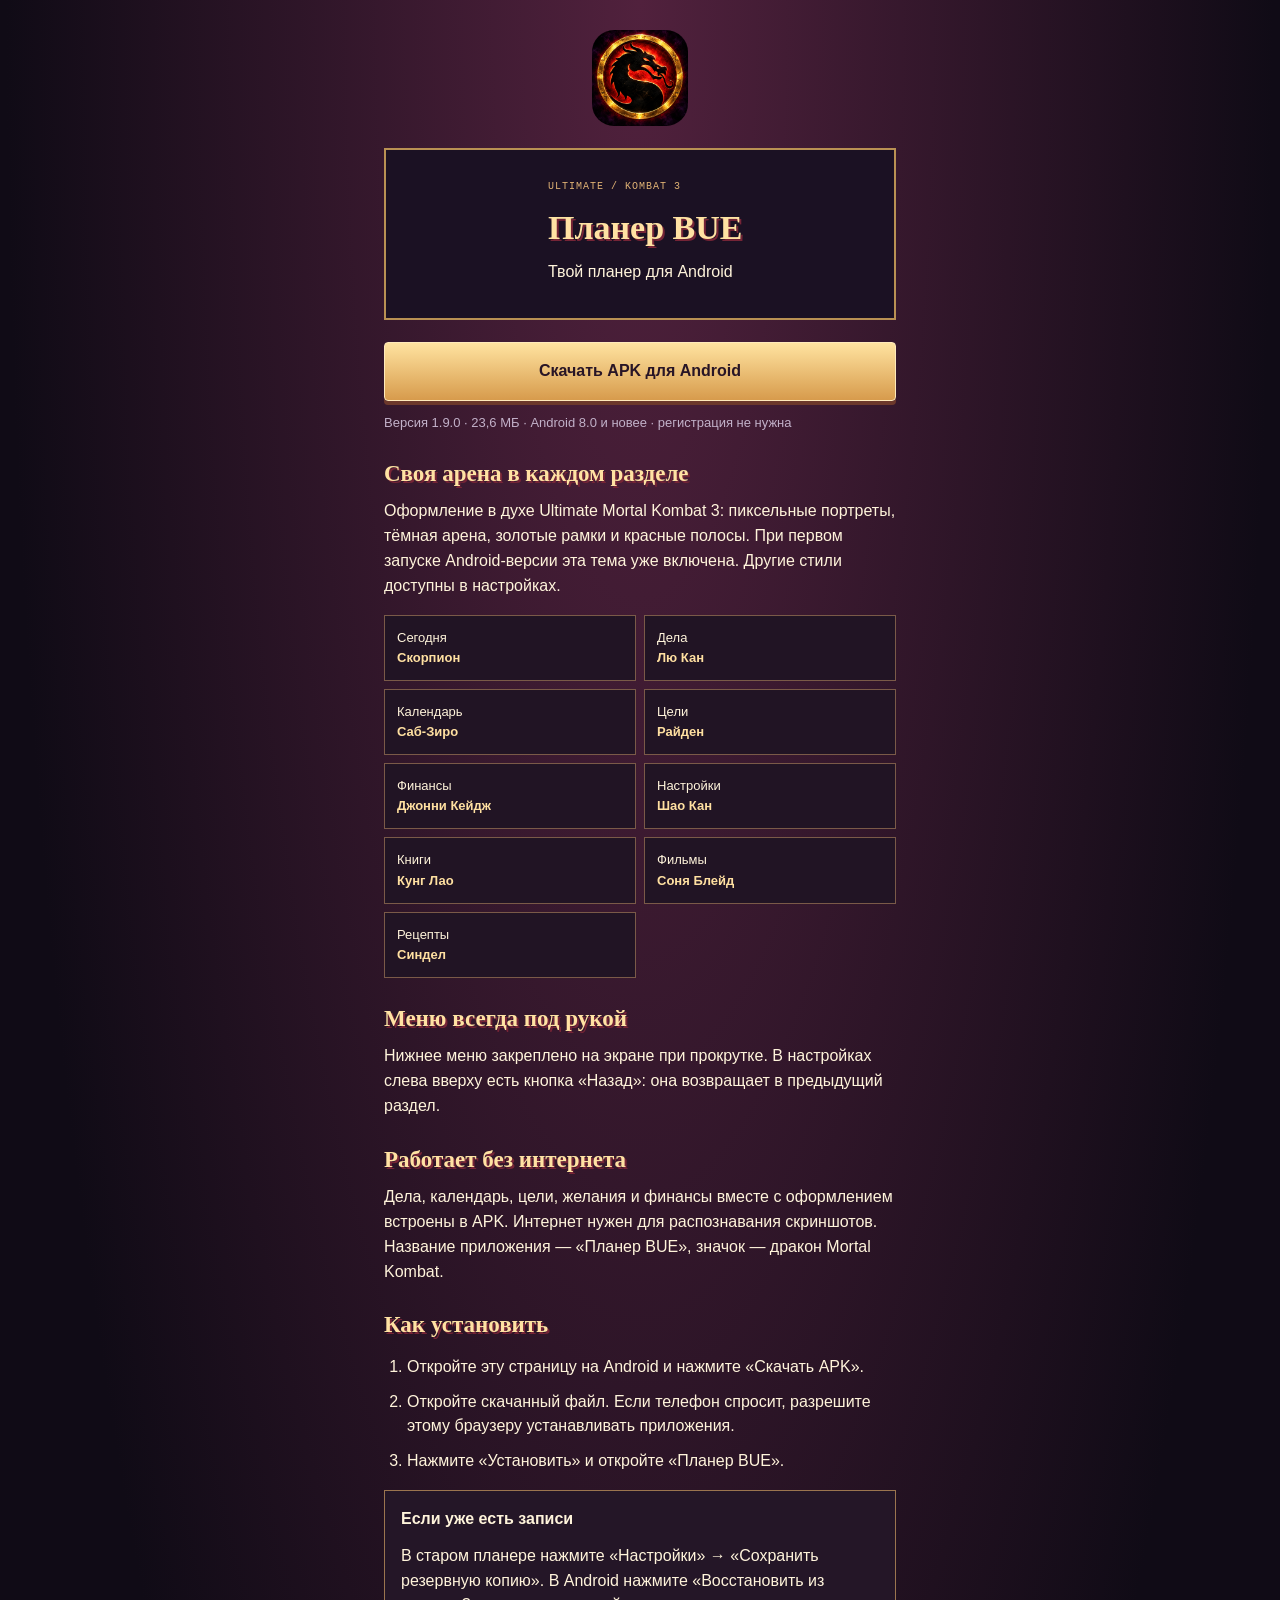
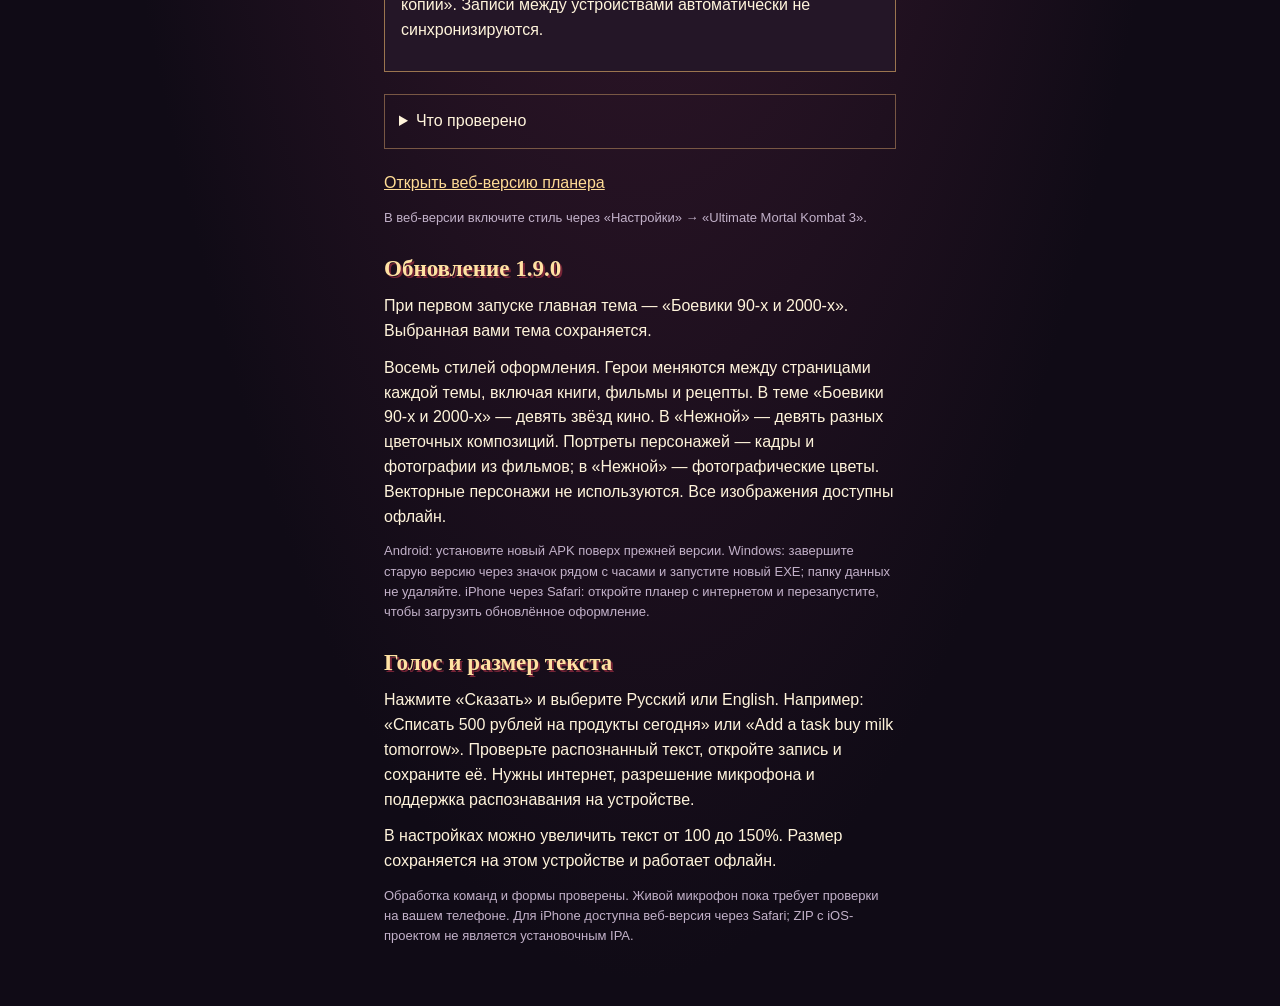
==== site/android/index.html @ 345de558 "Import planner 1.9.0: voice input and text size" ====
<!doctype html>
<html lang="ru"><head>
<base href="../"><meta charset="utf-8"><meta name="viewport" content="width=device-width,initial-scale=1"><title>Планер BUE для Android</title>
<style>
:root{color-scheme:dark}*{box-sizing:border-box}body{margin:0;background:radial-gradient(ellipse at top,#51213d,#100b16 70%);color:#fff4db;font:16px/1.55 -apple-system,BlinkMacSystemFont,"Segoe UI",sans-serif}main{max-width:560px;margin:auto;padding:30px 24px 48px}h1,h2{font-family:Georgia,serif;line-height:1.15;color:#ffe2a3;text-shadow:2px 2px #752436}h1{font-size:34px;margin:12px 0}h2{font-size:23px;margin:28px 0 12px}p{margin:12px 0}.hero{display:flex;gap:16px;align-items:center;padding:20px 18px;border:2px solid #b99153;background:#1b1123}.portrait{width:128px;height:128px;flex:0 0 128px;background-image:url('/assets/mk3-fighters-v12.png');background-size:400% 300%;background-position:0 0;image-rendering:pixelated}.kicker{font:10px/1.5 monospace;letter-spacing:1px;color:#e1b375}.button{display:block;padding:16px;margin:22px 0 8px;text-align:center;font-weight:700;background:linear-gradient(#ffe3a0,#d79b4c);color:#281526;border:1px solid #ffeabb;border-radius:4px;text-decoration:none;box-shadow:0 4px 0 #6c382b}.small{color:#c2b1c9;font-size:13px}.note{padding:16px;border:1px solid #9b754f;background:#241627}a{color:#ffdc95}ol{padding-left:23px}li{margin:10px 0}.fighters{display:grid;grid-template-columns:1fr 1fr;gap:8px;margin:16px 0}.fighters div{padding:12px;border:1px solid #7a5a48;background:#211424;font-size:13px}.fighters strong{display:block;color:#ffe0a1}details{margin:22px 0;padding:14px;border:1px solid #785744}.preview{width:100%;height:auto;display:block;margin-top:16px}@media(max-width:360px){main{padding:24px 16px}.hero{padding:14px;gap:12px}.portrait{width:108px;height:108px;flex-basis:108px}h1{font-size:29px}.fighters{grid-template-columns:1fr}}
</style></head><body><main>
<img src="assets/bue-mk-icon-v13.png" alt="Главная иконка Планера BUE: дракон Mortal Kombat в золотом круге" style="display:block;width:96px;height:96px;margin:0 auto 22px;border-radius:22px"><div class="hero"><div class="portrait" role="img" aria-label="Скорпион в ретро-стиле Mortal Kombat"></div><div><span class="kicker">ULTIMATE / KOMBAT 3</span><h1>Планер BUE</h1><p>Твой планер для Android</p></div></div>
<a class="button" href="downloads/planer-bue-voice-v20.apk" download="planer-bue-voice-v20.apk">Скачать APK для Android</a>
<p class="small">Версия 1.9.0 · 23,6 МБ · Android 8.0 и новее · регистрация не нужна</p>
<h2>Своя арена в каждом разделе</h2>
<p>Оформление в духе Ultimate Mortal Kombat 3: пиксельные портреты, тёмная арена, золотые рамки и красные полосы. При первом запуске Android-версии эта тема уже включена. Другие стили доступны в настройках.</p>
<div class="fighters"><div>Сегодня<strong>Скорпион</strong></div><div>Дела<strong>Лю Кан</strong></div><div>Календарь<strong>Саб-Зиро</strong></div><div>Цели<strong>Райден</strong></div><div>Финансы<strong>Джонни Кейдж</strong></div><div>Настройки<strong>Шао Кан</strong></div><div>Книги<strong>Кунг Лао</strong></div><div>Фильмы<strong>Соня Блейд</strong></div><div>Рецепты<strong>Синдел</strong></div></div>
<h2>Меню всегда под рукой</h2><p>Нижнее меню закреплено на экране при прокрутке. В настройках слева вверху есть кнопка «Назад»: она возвращает в предыдущий раздел.</p><h2>Работает без интернета</h2>
<p>Дела, календарь, цели, желания и финансы вместе с оформлением встроены в APK. Интернет нужен для распознавания скриншотов. Название приложения — «Планер BUE», значок — дракон Mortal Kombat.</p>
<h2>Как установить</h2>
<ol><li>Откройте эту страницу на Android и нажмите «Скачать APK».</li><li>Откройте скачанный файл. Если телефон спросит, разрешите этому браузеру устанавливать приложения.</li><li>Нажмите «Установить» и откройте «Планер BUE».</li></ol>
<div class="note"><strong>Если уже есть записи</strong><p>В старом планере нажмите «Настройки» → «Сохранить резервную копию». В Android нажмите «Восстановить из копии». Записи между устройствами автоматически не синхронизируются.</p></div>
<details><summary>Что проверено</summary><p class="small">APK собран, подписан и проверен средствами Android. Проверены состав пакета, встроенные картинки, переключение тем, офлайн-страницы и формат резервных копий. На настоящем Android-телефоне приложение пока не запускалось; системные окна выбора файлов проверяются на устройстве.</p><p class="small">Виджеты и системные будильники в эту Android-версию не добавлены.</p></details>
<p><a href="aperolka/">Открыть веб-версию планера</a></p>
<p class="small">В веб-версии включите стиль через «Настройки» → «Ultimate Mortal Kombat 3».</p>
<section><h2>Обновление 1.9.0</h2><p>При первом запуске главная тема — «Боевики 90-х и 2000-х». Выбранная вами тема сохраняется.</p><p>Восемь стилей оформления. Герои меняются между страницами каждой темы, включая книги, фильмы и рецепты. В теме «Боевики 90-х и 2000-х» — девять звёзд кино. В «Нежной» — девять разных цветочных композиций. Портреты персонажей — кадры и фотографии из фильмов; в «Нежной» — фотографические цветы. Векторные персонажи не используются. Все изображения доступны офлайн.</p><p class="small">Android: установите новый APK поверх прежней версии. Windows: завершите старую версию через значок рядом с часами и запустите новый EXE; папку данных не удаляйте. iPhone через Safari: откройте планер с интернетом и перезапустите, чтобы загрузить обновлённое оформление.</p></section><section><h2>Голос и размер текста</h2><p>Нажмите «Сказать» и выберите Русский или English. Например: «Списать 500 рублей на продукты сегодня» или «Add a task buy milk tomorrow». Проверьте распознанный текст, откройте запись и сохраните её. Нужны интернет, разрешение микрофона и поддержка распознавания на устройстве.</p><p>В настройках можно увеличить текст от 100 до 150%. Размер сохраняется на этом устройстве и работает офлайн.</p><p class="small">Обработка команд и формы проверены. Живой микрофон пока требует проверки на вашем телефоне. Для iPhone доступна веб-версия через Safari; ZIP с iOS-проектом не является установочным IPA.</p></section></main></body></html>
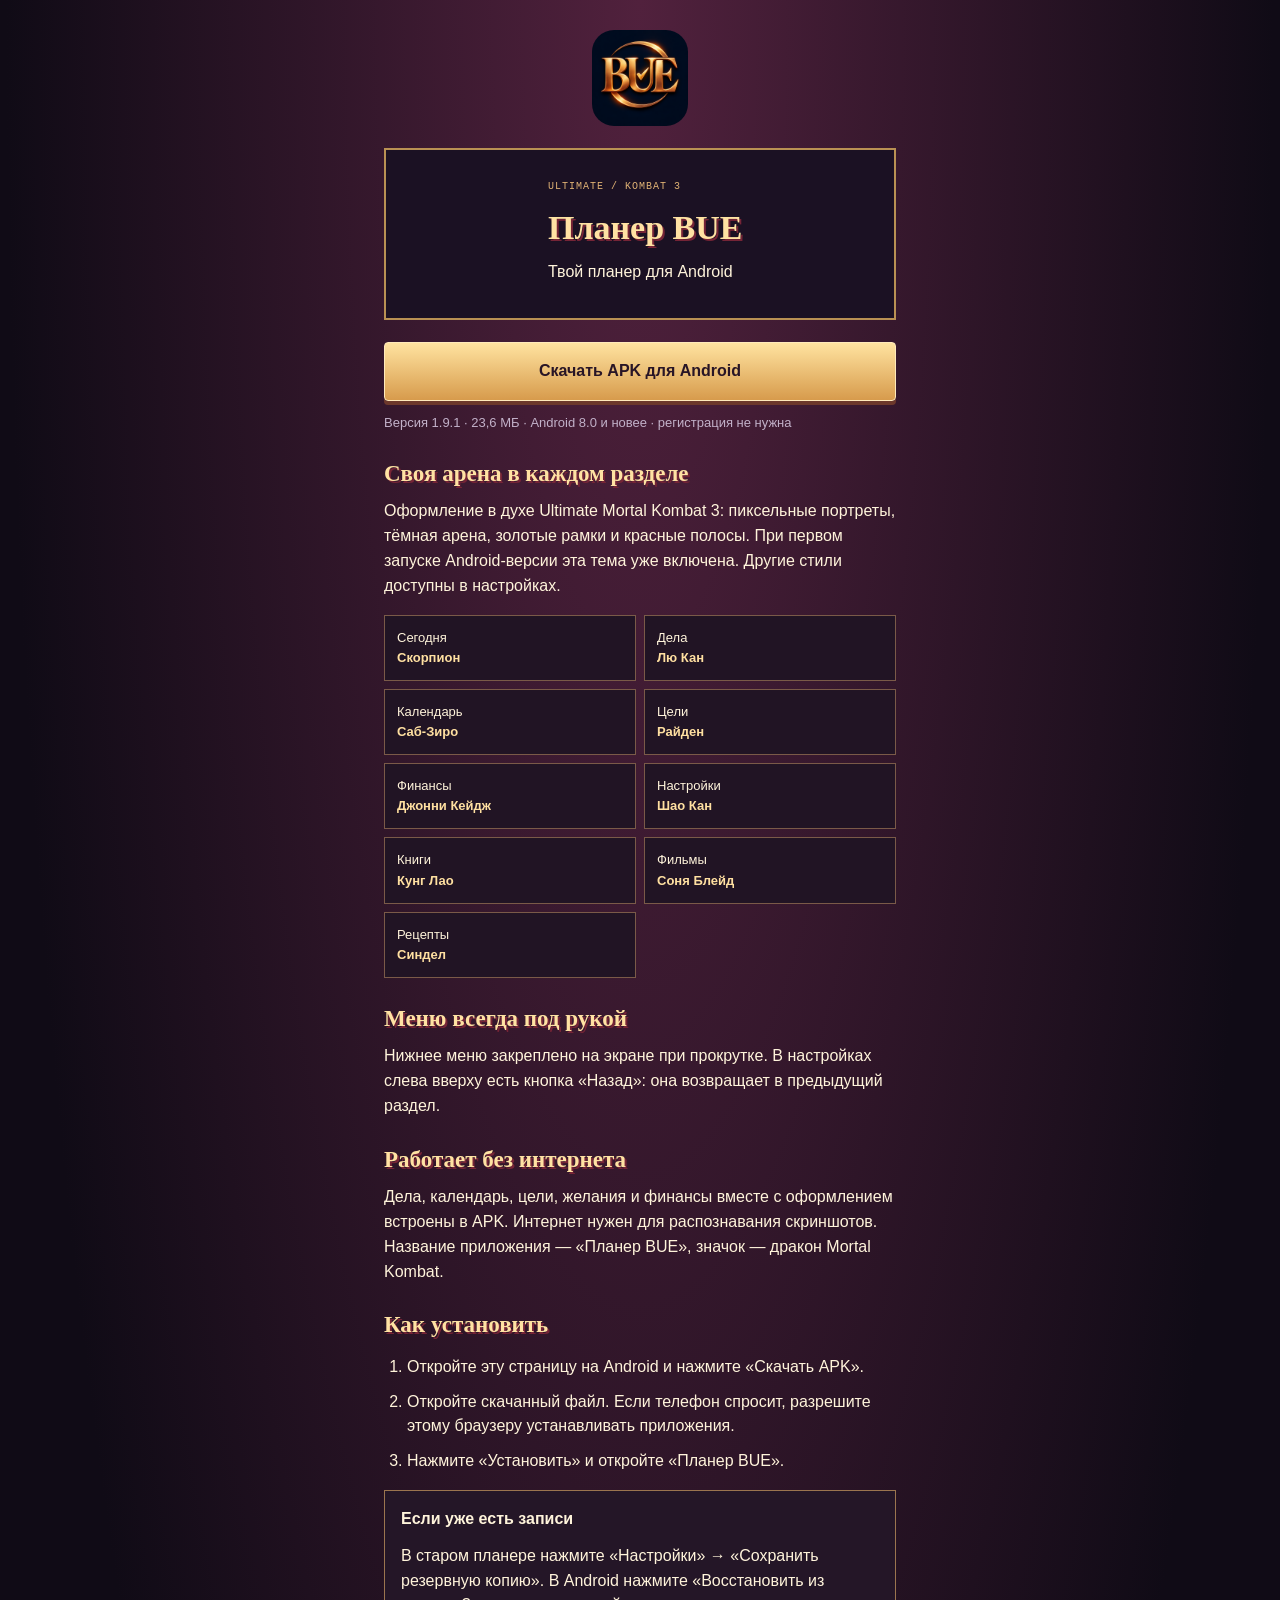
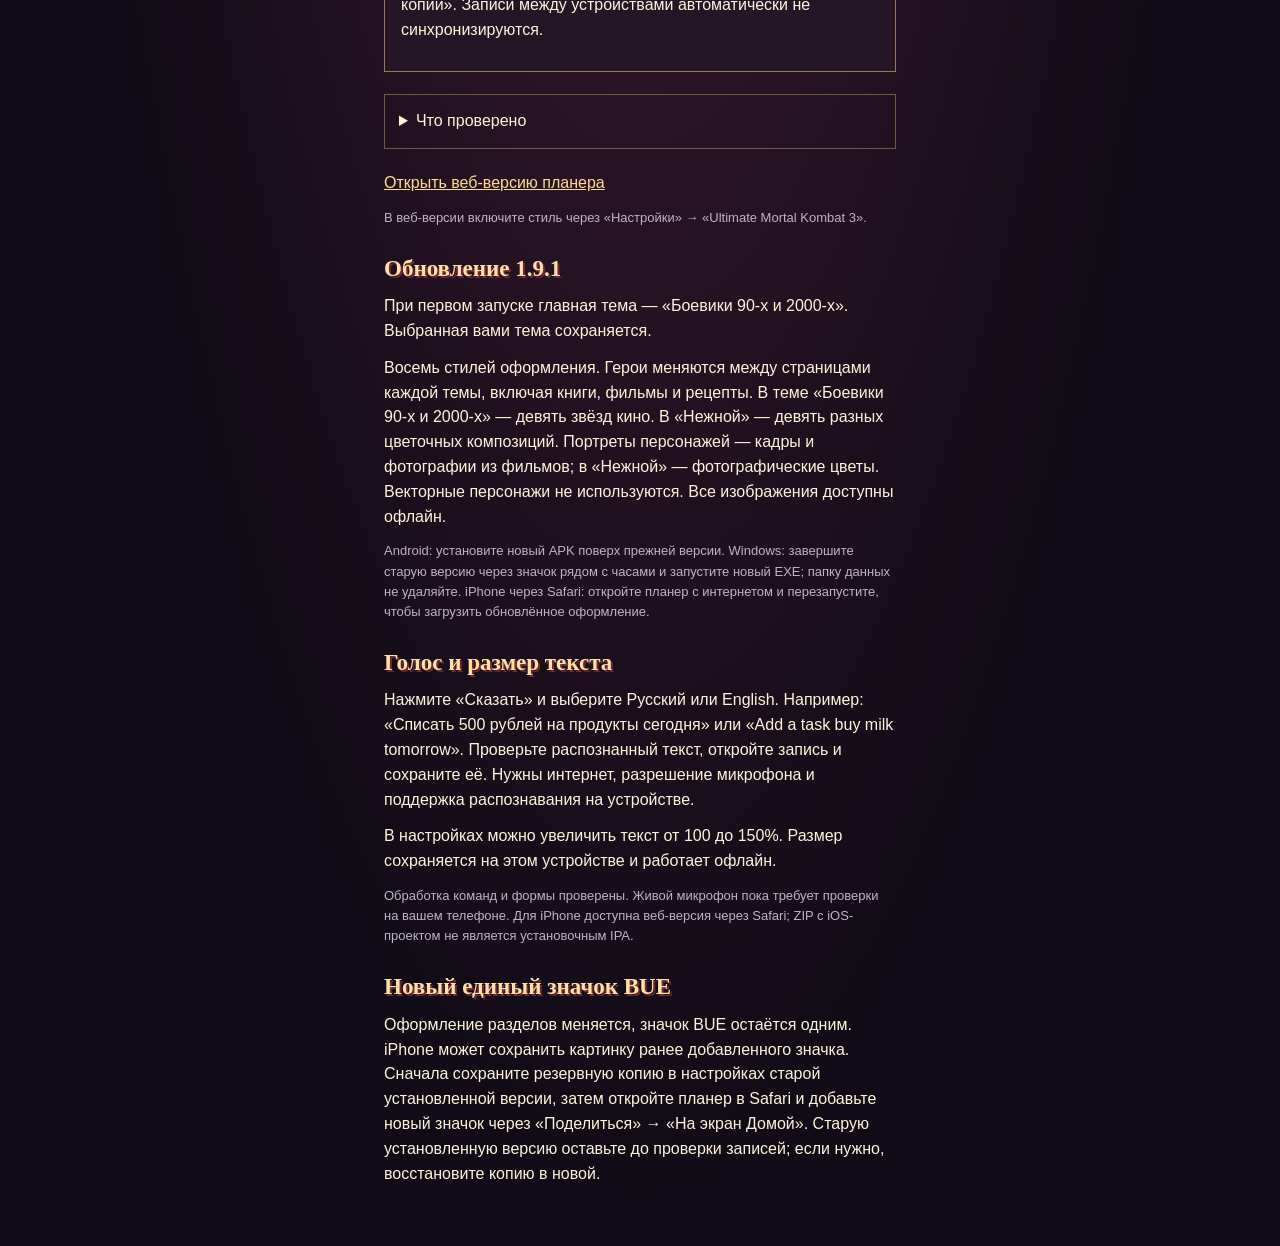
==== commit a5c8265c: "Fix stuck speech sessions and unify BUE app icons" ====
--- a/site/android/index.html
+++ b/site/android/index.html
@@ -1,21 +1,21 @@
-<!doctype html>
-<html lang="ru"><head>
-<base href="../"><meta charset="utf-8"><meta name="viewport" content="width=device-width,initial-scale=1"><title>Планер BUE для Android</title>
-<style>
-:root{color-scheme:dark}*{box-sizing:border-box}body{margin:0;background:radial-gradient(ellipse at top,#51213d,#100b16 70%);color:#fff4db;font:16px/1.55 -apple-system,BlinkMacSystemFont,"Segoe UI",sans-serif}main{max-width:560px;margin:auto;padding:30px 24px 48px}h1,h2{font-family:Georgia,serif;line-height:1.15;color:#ffe2a3;text-shadow:2px 2px #752436}h1{font-size:34px;margin:12px 0}h2{font-size:23px;margin:28px 0 12px}p{margin:12px 0}.hero{display:flex;gap:16px;align-items:center;padding:20px 18px;border:2px solid #b99153;background:#1b1123}.portrait{width:128px;height:128px;flex:0 0 128px;background-image:url('/assets/mk3-fighters-v12.png');background-size:400% 300%;background-position:0 0;image-rendering:pixelated}.kicker{font:10px/1.5 monospace;letter-spacing:1px;color:#e1b375}.button{display:block;padding:16px;margin:22px 0 8px;text-align:center;font-weight:700;background:linear-gradient(#ffe3a0,#d79b4c);color:#281526;border:1px solid #ffeabb;border-radius:4px;text-decoration:none;box-shadow:0 4px 0 #6c382b}.small{color:#c2b1c9;font-size:13px}.note{padding:16px;border:1px solid #9b754f;background:#241627}a{color:#ffdc95}ol{padding-left:23px}li{margin:10px 0}.fighters{display:grid;grid-template-columns:1fr 1fr;gap:8px;margin:16px 0}.fighters div{padding:12px;border:1px solid #7a5a48;background:#211424;font-size:13px}.fighters strong{display:block;color:#ffe0a1}details{margin:22px 0;padding:14px;border:1px solid #785744}.preview{width:100%;height:auto;display:block;margin-top:16px}@media(max-width:360px){main{padding:24px 16px}.hero{padding:14px;gap:12px}.portrait{width:108px;height:108px;flex-basis:108px}h1{font-size:29px}.fighters{grid-template-columns:1fr}}
-</style></head><body><main>
-<img src="assets/bue-mk-icon-v13.png" alt="Главная иконка Планера BUE: дракон Mortal Kombat в золотом круге" style="display:block;width:96px;height:96px;margin:0 auto 22px;border-radius:22px"><div class="hero"><div class="portrait" role="img" aria-label="Скорпион в ретро-стиле Mortal Kombat"></div><div><span class="kicker">ULTIMATE / KOMBAT 3</span><h1>Планер BUE</h1><p>Твой планер для Android</p></div></div>
-<a class="button" href="downloads/planer-bue-voice-v20.apk" download="planer-bue-voice-v20.apk">Скачать APK для Android</a>
-<p class="small">Версия 1.9.0 · 23,6 МБ · Android 8.0 и новее · регистрация не нужна</p>
-<h2>Своя арена в каждом разделе</h2>
-<p>Оформление в духе Ultimate Mortal Kombat 3: пиксельные портреты, тёмная арена, золотые рамки и красные полосы. При первом запуске Android-версии эта тема уже включена. Другие стили доступны в настройках.</p>
-<div class="fighters"><div>Сегодня<strong>Скорпион</strong></div><div>Дела<strong>Лю Кан</strong></div><div>Календарь<strong>Саб-Зиро</strong></div><div>Цели<strong>Райден</strong></div><div>Финансы<strong>Джонни Кейдж</strong></div><div>Настройки<strong>Шао Кан</strong></div><div>Книги<strong>Кунг Лао</strong></div><div>Фильмы<strong>Соня Блейд</strong></div><div>Рецепты<strong>Синдел</strong></div></div>
-<h2>Меню всегда под рукой</h2><p>Нижнее меню закреплено на экране при прокрутке. В настройках слева вверху есть кнопка «Назад»: она возвращает в предыдущий раздел.</p><h2>Работает без интернета</h2>
-<p>Дела, календарь, цели, желания и финансы вместе с оформлением встроены в APK. Интернет нужен для распознавания скриншотов. Название приложения — «Планер BUE», значок — дракон Mortal Kombat.</p>
-<h2>Как установить</h2>
-<ol><li>Откройте эту страницу на Android и нажмите «Скачать APK».</li><li>Откройте скачанный файл. Если телефон спросит, разрешите этому браузеру устанавливать приложения.</li><li>Нажмите «Установить» и откройте «Планер BUE».</li></ol>
-<div class="note"><strong>Если уже есть записи</strong><p>В старом планере нажмите «Настройки» → «Сохранить резервную копию». В Android нажмите «Восстановить из копии». Записи между устройствами автоматически не синхронизируются.</p></div>
-<details><summary>Что проверено</summary><p class="small">APK собран, подписан и проверен средствами Android. Проверены состав пакета, встроенные картинки, переключение тем, офлайн-страницы и формат резервных копий. На настоящем Android-телефоне приложение пока не запускалось; системные окна выбора файлов проверяются на устройстве.</p><p class="small">Виджеты и системные будильники в эту Android-версию не добавлены.</p></details>
-<p><a href="aperolka/">Открыть веб-версию планера</a></p>
-<p class="small">В веб-версии включите стиль через «Настройки» → «Ultimate Mortal Kombat 3».</p>
-<section><h2>Обновление 1.9.0</h2><p>При первом запуске главная тема — «Боевики 90-х и 2000-х». Выбранная вами тема сохраняется.</p><p>Восемь стилей оформления. Герои меняются между страницами каждой темы, включая книги, фильмы и рецепты. В теме «Боевики 90-х и 2000-х» — девять звёзд кино. В «Нежной» — девять разных цветочных композиций. Портреты персонажей — кадры и фотографии из фильмов; в «Нежной» — фотографические цветы. Векторные персонажи не используются. Все изображения доступны офлайн.</p><p class="small">Android: установите новый APK поверх прежней версии. Windows: завершите старую версию через значок рядом с часами и запустите новый EXE; папку данных не удаляйте. iPhone через Safari: откройте планер с интернетом и перезапустите, чтобы загрузить обновлённое оформление.</p></section><section><h2>Голос и размер текста</h2><p>Нажмите «Сказать» и выберите Русский или English. Например: «Списать 500 рублей на продукты сегодня» или «Add a task buy milk tomorrow». Проверьте распознанный текст, откройте запись и сохраните её. Нужны интернет, разрешение микрофона и поддержка распознавания на устройстве.</p><p>В настройках можно увеличить текст от 100 до 150%. Размер сохраняется на этом устройстве и работает офлайн.</p><p class="small">Обработка команд и формы проверены. Живой микрофон пока требует проверки на вашем телефоне. Для iPhone доступна веб-версия через Safari; ZIP с iOS-проектом не является установочным IPA.</p></section></main></body></html>
+<!doctype html>
+<html lang="ru"><head>
+<base href="../"><meta charset="utf-8"><meta name="viewport" content="width=device-width,initial-scale=1"><title>Планер BUE для Android</title>
+<style>
+:root{color-scheme:dark}*{box-sizing:border-box}body{margin:0;background:radial-gradient(ellipse at top,#51213d,#100b16 70%);color:#fff4db;font:16px/1.55 -apple-system,BlinkMacSystemFont,"Segoe UI",sans-serif}main{max-width:560px;margin:auto;padding:30px 24px 48px}h1,h2{font-family:Georgia,serif;line-height:1.15;color:#ffe2a3;text-shadow:2px 2px #752436}h1{font-size:34px;margin:12px 0}h2{font-size:23px;margin:28px 0 12px}p{margin:12px 0}.hero{display:flex;gap:16px;align-items:center;padding:20px 18px;border:2px solid #b99153;background:#1b1123}.portrait{width:128px;height:128px;flex:0 0 128px;background-image:url('/assets/mk3-fighters-v12.png');background-size:400% 300%;background-position:0 0;image-rendering:pixelated}.kicker{font:10px/1.5 monospace;letter-spacing:1px;color:#e1b375}.button{display:block;padding:16px;margin:22px 0 8px;text-align:center;font-weight:700;background:linear-gradient(#ffe3a0,#d79b4c);color:#281526;border:1px solid #ffeabb;border-radius:4px;text-decoration:none;box-shadow:0 4px 0 #6c382b}.small{color:#c2b1c9;font-size:13px}.note{padding:16px;border:1px solid #9b754f;background:#241627}a{color:#ffdc95}ol{padding-left:23px}li{margin:10px 0}.fighters{display:grid;grid-template-columns:1fr 1fr;gap:8px;margin:16px 0}.fighters div{padding:12px;border:1px solid #7a5a48;background:#211424;font-size:13px}.fighters strong{display:block;color:#ffe0a1}details{margin:22px 0;padding:14px;border:1px solid #785744}.preview{width:100%;height:auto;display:block;margin-top:16px}@media(max-width:360px){main{padding:24px 16px}.hero{padding:14px;gap:12px}.portrait{width:108px;height:108px;flex-basis:108px}h1{font-size:29px}.fighters{grid-template-columns:1fr}}
+</style><meta name="apple-mobile-web-app-title" content="Планер BUE"><link rel="manifest" href="bue-v21.webmanifest"><link rel="apple-touch-icon" sizes="180x180" href="assets/bue-icon-180-v21.png"><link rel="icon" type="image/png" href="assets/bue-icon-192-v21.png"></head><body><main>
+<img src="assets/bue-icon-1024-v21.png" alt="Главная иконка Планера BUE: дракон Mortal Kombat в золотом круге" style="display:block;width:96px;height:96px;margin:0 auto 22px;border-radius:22px"><div class="hero"><div class="portrait" role="img" aria-label="Скорпион в ретро-стиле Mortal Kombat"></div><div><span class="kicker">ULTIMATE / KOMBAT 3</span><h1>Планер BUE</h1><p>Твой планер для Android</p></div></div>
+<a class="button" href="downloads/planer-bue-voice-v21.apk" download="planer-bue-voice-v21.apk">Скачать APK для Android</a>
+<p class="small">Версия 1.9.1 · 23,6 МБ · Android 8.0 и новее · регистрация не нужна</p>
+<h2>Своя арена в каждом разделе</h2>
+<p>Оформление в духе Ultimate Mortal Kombat 3: пиксельные портреты, тёмная арена, золотые рамки и красные полосы. При первом запуске Android-версии эта тема уже включена. Другие стили доступны в настройках.</p>
+<div class="fighters"><div>Сегодня<strong>Скорпион</strong></div><div>Дела<strong>Лю Кан</strong></div><div>Календарь<strong>Саб-Зиро</strong></div><div>Цели<strong>Райден</strong></div><div>Финансы<strong>Джонни Кейдж</strong></div><div>Настройки<strong>Шао Кан</strong></div><div>Книги<strong>Кунг Лао</strong></div><div>Фильмы<strong>Соня Блейд</strong></div><div>Рецепты<strong>Синдел</strong></div></div>
+<h2>Меню всегда под рукой</h2><p>Нижнее меню закреплено на экране при прокрутке. В настройках слева вверху есть кнопка «Назад»: она возвращает в предыдущий раздел.</p><h2>Работает без интернета</h2>
+<p>Дела, календарь, цели, желания и финансы вместе с оформлением встроены в APK. Интернет нужен для распознавания скриншотов. Название приложения — «Планер BUE», значок — дракон Mortal Kombat.</p>
+<h2>Как установить</h2>
+<ol><li>Откройте эту страницу на Android и нажмите «Скачать APK».</li><li>Откройте скачанный файл. Если телефон спросит, разрешите этому браузеру устанавливать приложения.</li><li>Нажмите «Установить» и откройте «Планер BUE».</li></ol>
+<div class="note"><strong>Если уже есть записи</strong><p>В старом планере нажмите «Настройки» → «Сохранить резервную копию». В Android нажмите «Восстановить из копии». Записи между устройствами автоматически не синхронизируются.</p></div>
+<details><summary>Что проверено</summary><p class="small">APK собран, подписан и проверен средствами Android. Проверены состав пакета, встроенные картинки, переключение тем, офлайн-страницы и формат резервных копий. На настоящем Android-телефоне приложение пока не запускалось; системные окна выбора файлов проверяются на устройстве.</p><p class="small">Виджеты и системные будильники в эту Android-версию не добавлены.</p></details>
+<p><a href="aperolka/">Открыть веб-версию планера</a></p>
+<p class="small">В веб-версии включите стиль через «Настройки» → «Ultimate Mortal Kombat 3».</p>
+<section><h2>Обновление 1.9.1</h2><p>При первом запуске главная тема — «Боевики 90-х и 2000-х». Выбранная вами тема сохраняется.</p><p>Восемь стилей оформления. Герои меняются между страницами каждой темы, включая книги, фильмы и рецепты. В теме «Боевики 90-х и 2000-х» — девять звёзд кино. В «Нежной» — девять разных цветочных композиций. Портреты персонажей — кадры и фотографии из фильмов; в «Нежной» — фотографические цветы. Векторные персонажи не используются. Все изображения доступны офлайн.</p><p class="small">Android: установите новый APK поверх прежней версии. Windows: завершите старую версию через значок рядом с часами и запустите новый EXE; папку данных не удаляйте. iPhone через Safari: откройте планер с интернетом и перезапустите, чтобы загрузить обновлённое оформление.</p></section><section><h2>Голос и размер текста</h2><p>Нажмите «Сказать» и выберите Русский или English. Например: «Списать 500 рублей на продукты сегодня» или «Add a task buy milk tomorrow». Проверьте распознанный текст, откройте запись и сохраните её. Нужны интернет, разрешение микрофона и поддержка распознавания на устройстве.</p><p>В настройках можно увеличить текст от 100 до 150%. Размер сохраняется на этом устройстве и работает офлайн.</p><p class="small">Обработка команд и формы проверены. Живой микрофон пока требует проверки на вашем телефоне. Для iPhone доступна веб-версия через Safari; ZIP с iOS-проектом не является установочным IPA.</p></section><section><h2>Новый единый значок BUE</h2><p>Оформление разделов меняется, значок BUE остаётся одним. iPhone может сохранить картинку ранее добавленного значка. Сначала сохраните резервную копию в настройках старой установленной версии, затем откройте планер в Safari и добавьте новый значок через «Поделиться» → «На экран Домой». Старую установленную версию оставьте до проверки записей; если нужно, восстановите копию в новой.</p></section></main></body></html>
